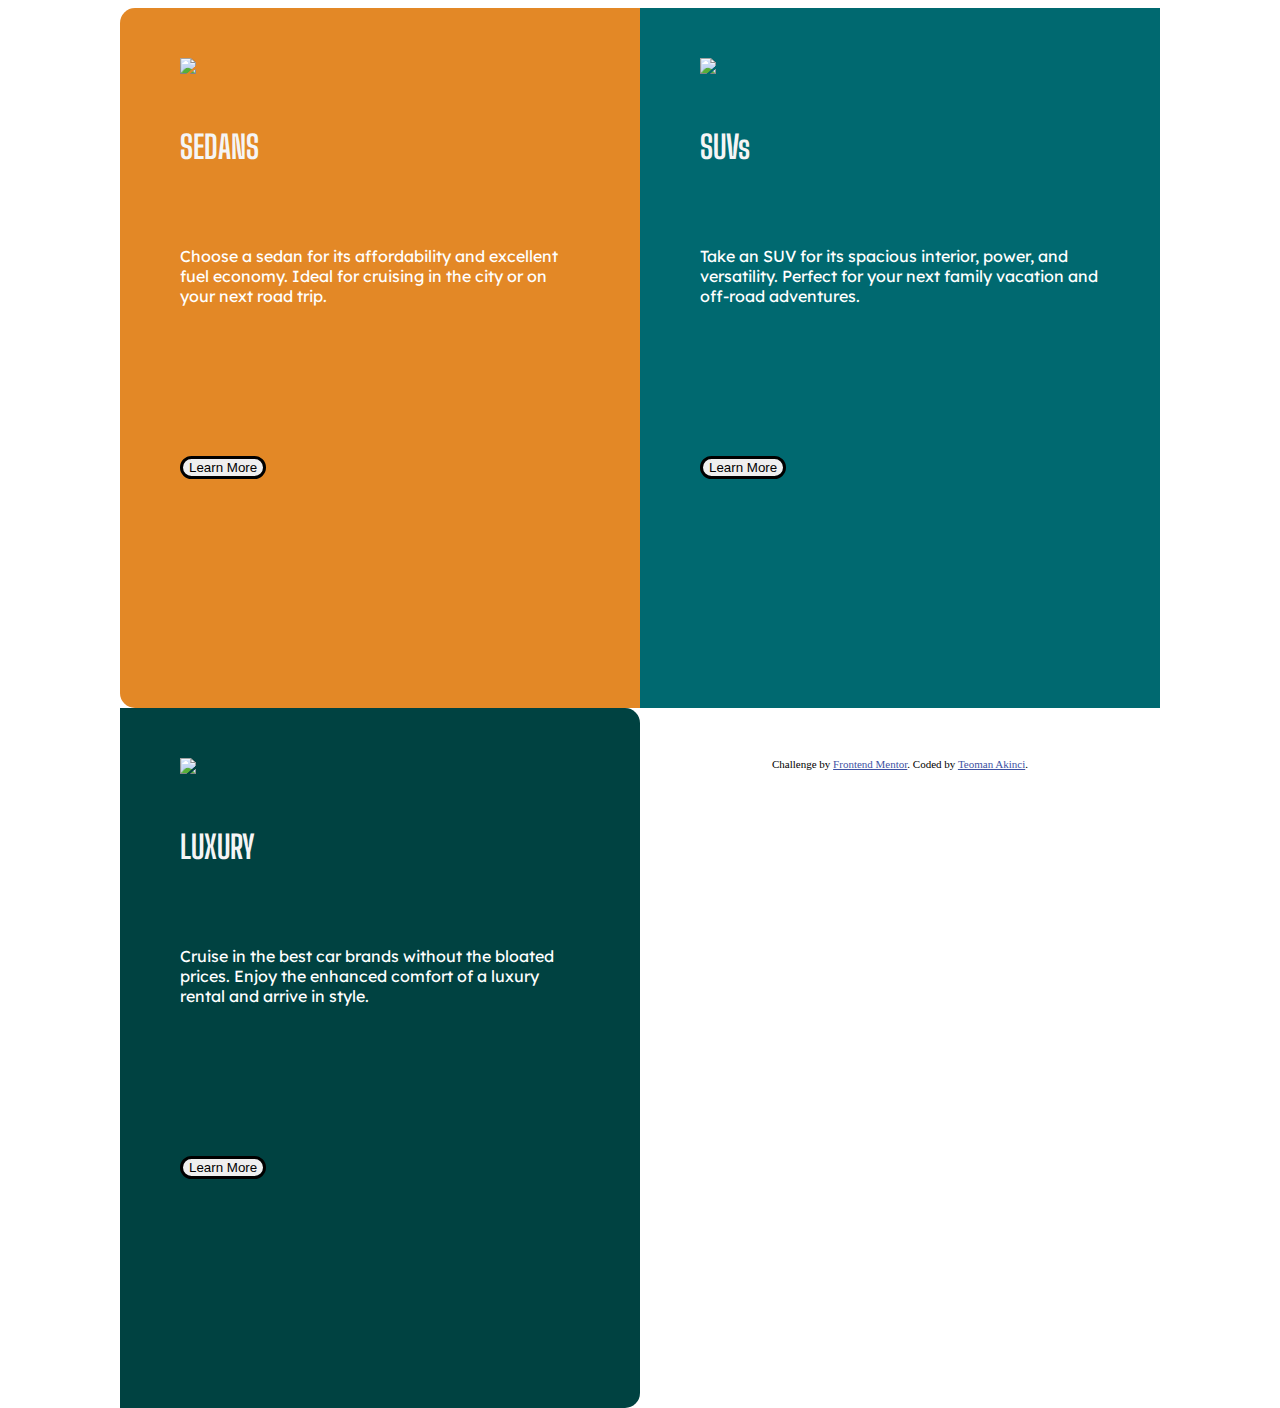
==== index.html @ c124199e "Update index.html" ====
<!DOCTYPE html>
<html lang="en">
<head>
  <meta charset="UTF-8">
  <meta name="viewport" content="width=device-width, initial-scale=1.0"> <!-- displays site properly based on user's device -->
  <!--FONT 1 EMBEDDED-->
  <link rel="preconnect" href="https://fonts.googleapis.com">
<link rel="preconnect" href="https://fonts.gstatic.com" crossorigin>
<link href="https://fonts.googleapis.com/css2?family=Lexend+Deca&display=swap" rel="stylesheet">
<!--FONT2 HEADER EMBEDDED-->
<link href="https://fonts.googleapis.com/css2?family=Big+Shoulders+Display&family=Lexend+Deca&display=swap" rel="stylesheet">
  <link rel="icon" type="image/png" sizes="32x32" href="./images/favicon-32x32.png">
 <!--BS5 CSS-->
  <link href="https://cdn.jsdelivr.net/npm/bootstrap@5.3.0-alpha3/dist/css/bootstrap.min.css" rel="stylesheet" integrity="sha384-KK94CHFLLe+nY2dmCWGMq91rCGa5gtU4mk92HdvYe+M/SXH301p5ILy+dN9+nJOZ" crossorigin="anonymous">
  <!--STYLESHEET CONNECTION-->
 <link href="styles.css" rel="stylesheet">
  <title>Frontend Mentor | 3-column preview card component</title>

  <!-- Feel free to remove these styles or customise in your own stylesheet 👍 -->
  <style>
    .attribution { font-size: 11px; text-align: center; }
    .attribution a { color: hsl(228, 45%, 44%); }
  </style>
</head>
<body>
  <div class="wrapper">
    
    
    
    
    <div class="flexitem element1">
      <img src="https://github.com/TheoFullStack/TheoFullStack.github.io/blob/main/images/icon-luxury.svg">
      <h1>SEDANS</h1>
      <p> Choose a sedan for its affordability and excellent fuel economy. Ideal for cruising in the city 
        or on your next road trip.</p>
        <button class="btn btn-outline-light">Learn More</button>
    </div>
    
    
    <div class="flexitem element2">
      <img src="C:\Users\TEOMAN\Desktop\Website Development\FrontEnd Mentor Projects\3-column-preview-card-component-main\images\icon-suvs.svg">
      <h1>SUVs</h1>
      <p> Take an SUV for its spacious interior, power, and versatility. Perfect for your next family vacation 
        and off-road adventures.</p>
        <button class="btn btn-outline-light">Learn More</button>
    </div>
    
    
    
    <div class="flexitem element3">
      <img src="C:\Users\TEOMAN\Desktop\Website Development\FrontEnd Mentor Projects\3-column-preview-card-component-main\images\icon-luxury.svg">
    <h1>LUXURY</h1>
    <p>  Cruise in the best car brands without the bloated prices. Enjoy the enhanced comfort of a luxury 
      rental and arrive in style.</p>
      <button class="btn btn-outline-light">Learn More</button>
    </div>
  
   
    <div class="flexitem element4 attribution">
      Challenge by <a href="https://www.frontendmentor.io?ref=challenge" target="_blank">Frontend Mentor</a>. 
      Coded by <a href="#">Teoman Akinci</a>.
    </div>
  
  
  
  
  </div>
  
 
 
 
 
 
 
 
 
 
 
 
 



<!--BS5 JS-->
  <script src="https://cdn.jsdelivr.net/npm/bootstrap@5.3.0-alpha3/dist/js/bootstrap.bundle.min.js" integrity="sha384-ENjdO4Dr2bkBIFxQpeoTz1HIcje39Wm4jDKdf19U8gI4ddQ3GYNS7NTKfAdVQSZe" crossorigin="anonymous"></script>
</body>
</html>
---- styles.css ----
h1{
    font-family: 'Big Shoulders Display', cursive;
    font-weight:700;
    color:whitesmoke;
    margin-top: 50px;
}

p{
    font-family: 'Lexend Deca', sans-serif;
    font-weight: 400;
    color:white;
    margin: 80px 0px;
}


.wrapper{
    display:flex;
    flex-direction: row;
    flex-wrap: wrap;
    align-items: center;
    justify-content: center;
    height:1000px;
    }

.flexitem{
    flex-basis:400px;
    height:600px;
    padding: 50px 60px;
}

.element1{
    background-color: hsl(31, 77%, 52%);
    border-top-left-radius:15px;
    border-bottom-left-radius: 15px;
}
.element2{
    background-color:hsl(184, 100%, 22%);
}
.element3{
    background-color:hsl(179, 100%, 13%);
    border-top-right-radius: 15px;
    border-bottom-right-radius: 15px;
}

.btn{
    border-radius:30px;
    display:flex;
    margin-top:150px;
    border:3px solid;
}

@media screen and (max-width:500px){
    wrapper{
        flex-direction: column;
    }
    .flexitem{
        order:99999;
    }
    .element1{
        border-top-left-radius:0px;
        border-bottom-left-radius: 0px;
        order:1;
    }
    .element2{
        order:2;
    }
    .element3{
        border-top-right-radius: 0px;
        border-bottom-right-radius: 0px;
        order:3;
    } 

    .element4{
        order:4;
    }
}

@media screen and (min-width:501px) and (max-width:1216px){
    
    wrapper{
        flex-direction: column;
    }
    
    
    .flexitem{
        flex-basis:600px;
        order:99999;
    }
  
    .element1{
        border-top-left-radius:0px;
        border-bottom-left-radius: 0px;
        order:1;
        
    }
    .element2{
        border-top-left-radius:0px;
        border-bottom-left-radius: 0px;
        order:2;
    
    }
    .element3{
        border-top-right-radius: 0px;
        border-bottom-right-radius: 0px;
        order:3;
    } 

    .element4{
        order:4;
    }
}
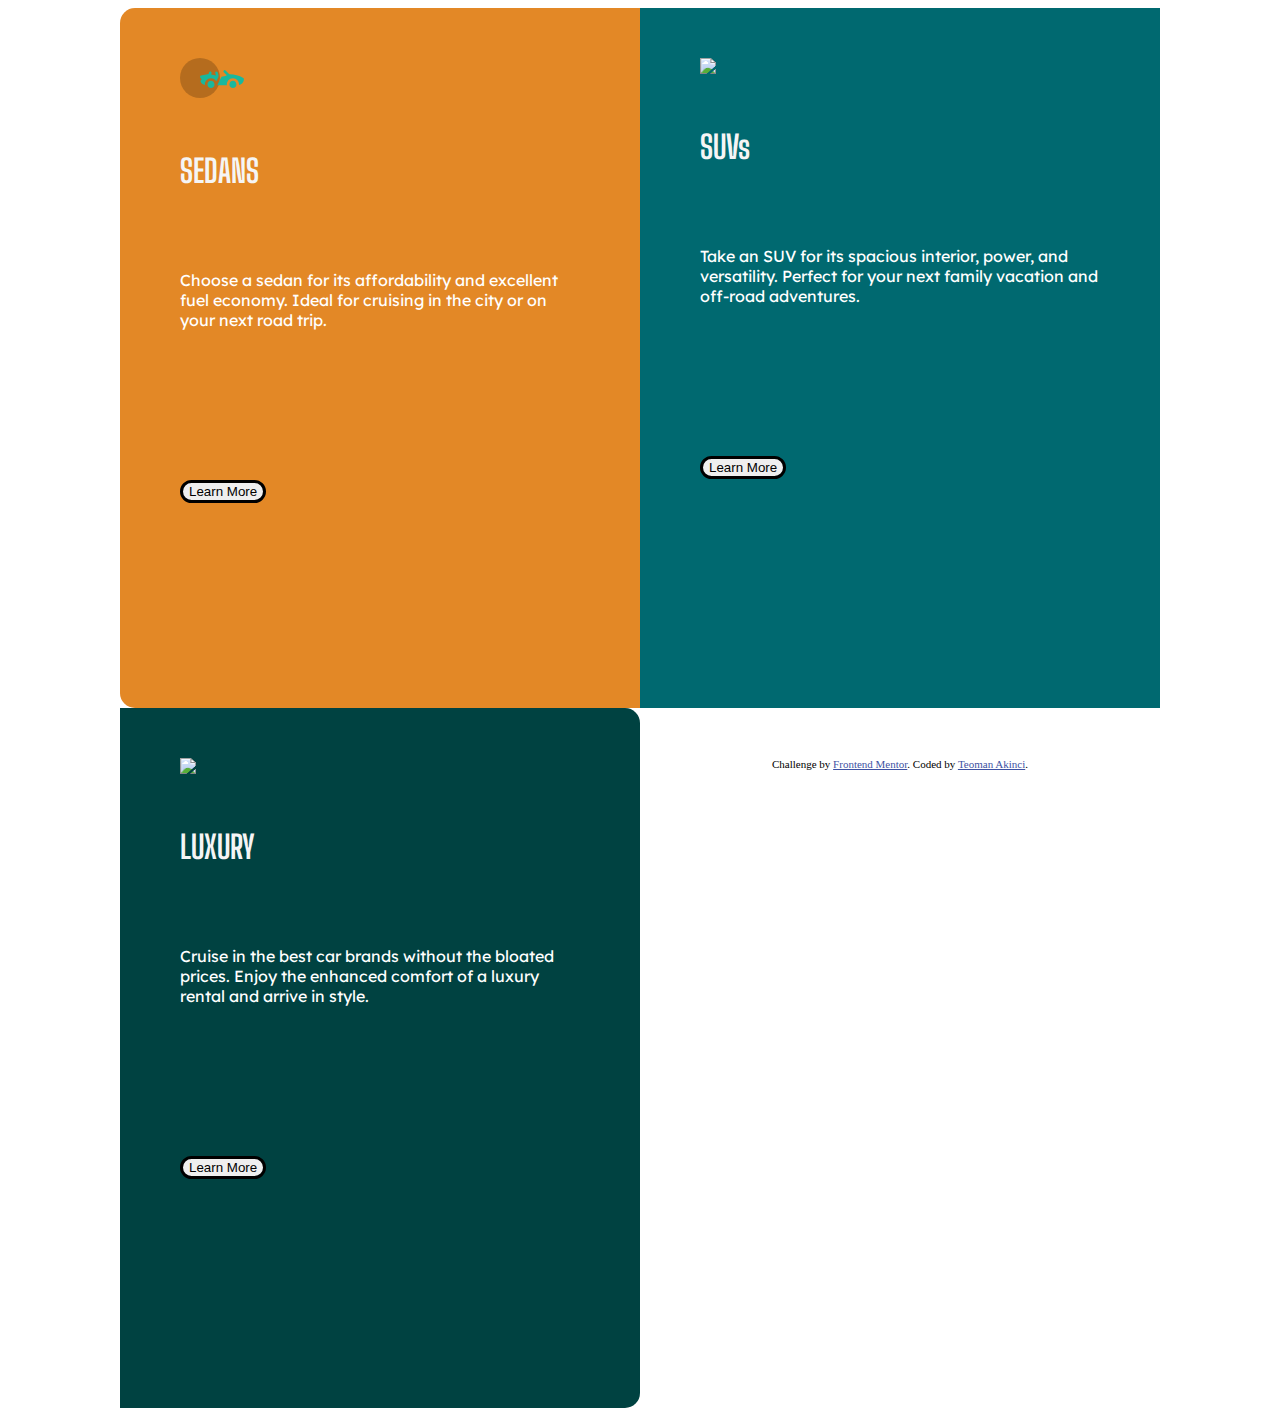
==== commit 9162644b: "Update index.html" ====
--- a/index.html
+++ b/index.html
@@ -29,7 +29,7 @@
     
     
     <div class="flexitem element1">
-      <img src="https://github.com/TheoFullStack/TheoFullStack.github.io/blob/main/images/icon-luxury.svg">
+      <img src="./images/icon-luxury.svg">
       <h1>SEDANS</h1>
       <p> Choose a sedan for its affordability and excellent fuel economy. Ideal for cruising in the city 
         or on your next road trip.</p>
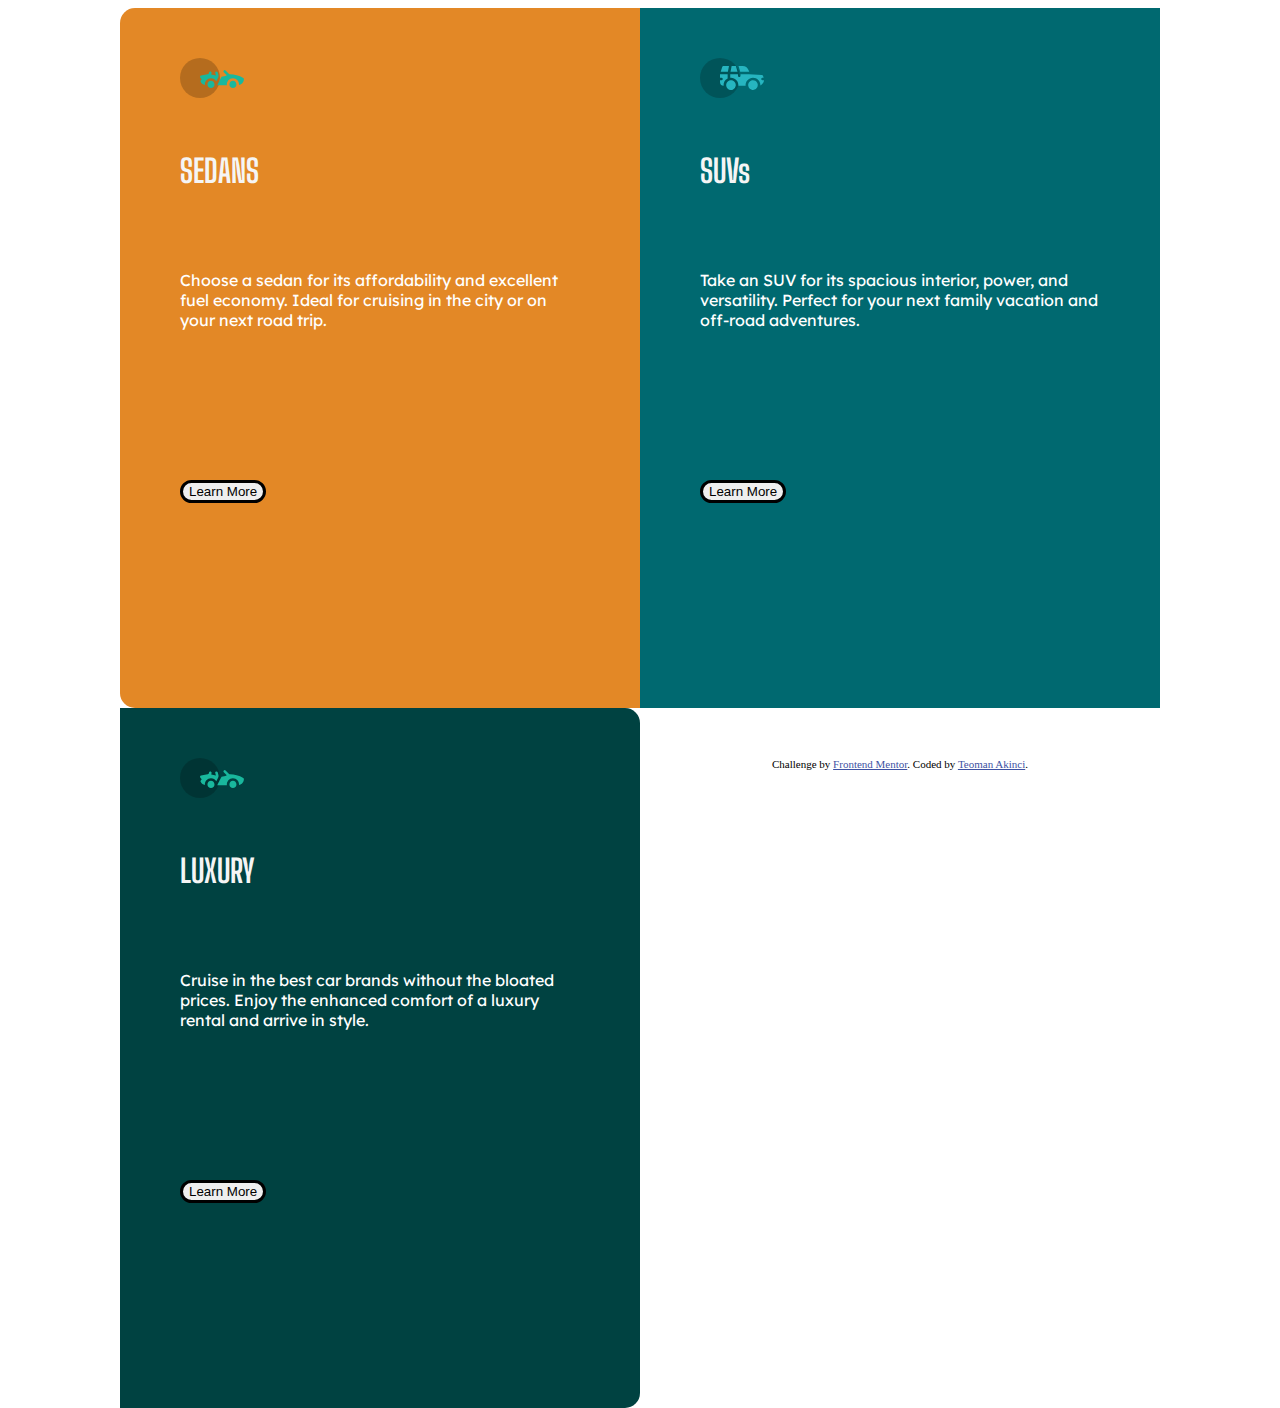
==== commit ea4da794: "Update index.html" ====
--- a/index.html
+++ b/index.html
@@ -29,7 +29,8 @@
     
     
     <div class="flexitem element1">
-      <img src="./images/icon-luxury.svg">
+      <img src="./images/icon-luxury.svg" alt="deneme">
+      
       <h1>SEDANS</h1>
       <p> Choose a sedan for its affordability and excellent fuel economy. Ideal for cruising in the city 
         or on your next road trip.</p>
@@ -38,7 +39,7 @@
     
     
     <div class="flexitem element2">
-      <img src="C:\Users\TEOMAN\Desktop\Website Development\FrontEnd Mentor Projects\3-column-preview-card-component-main\images\icon-suvs.svg">
+      <img src="./images/icon-suvs.svg">
       <h1>SUVs</h1>
       <p> Take an SUV for its spacious interior, power, and versatility. Perfect for your next family vacation 
         and off-road adventures.</p>
@@ -48,7 +49,7 @@
     
     
     <div class="flexitem element3">
-      <img src="C:\Users\TEOMAN\Desktop\Website Development\FrontEnd Mentor Projects\3-column-preview-card-component-main\images\icon-luxury.svg">
+      <img src="./images/icon-luxury.svg">
     <h1>LUXURY</h1>
     <p>  Cruise in the best car brands without the bloated prices. Enjoy the enhanced comfort of a luxury 
       rental and arrive in style.</p>
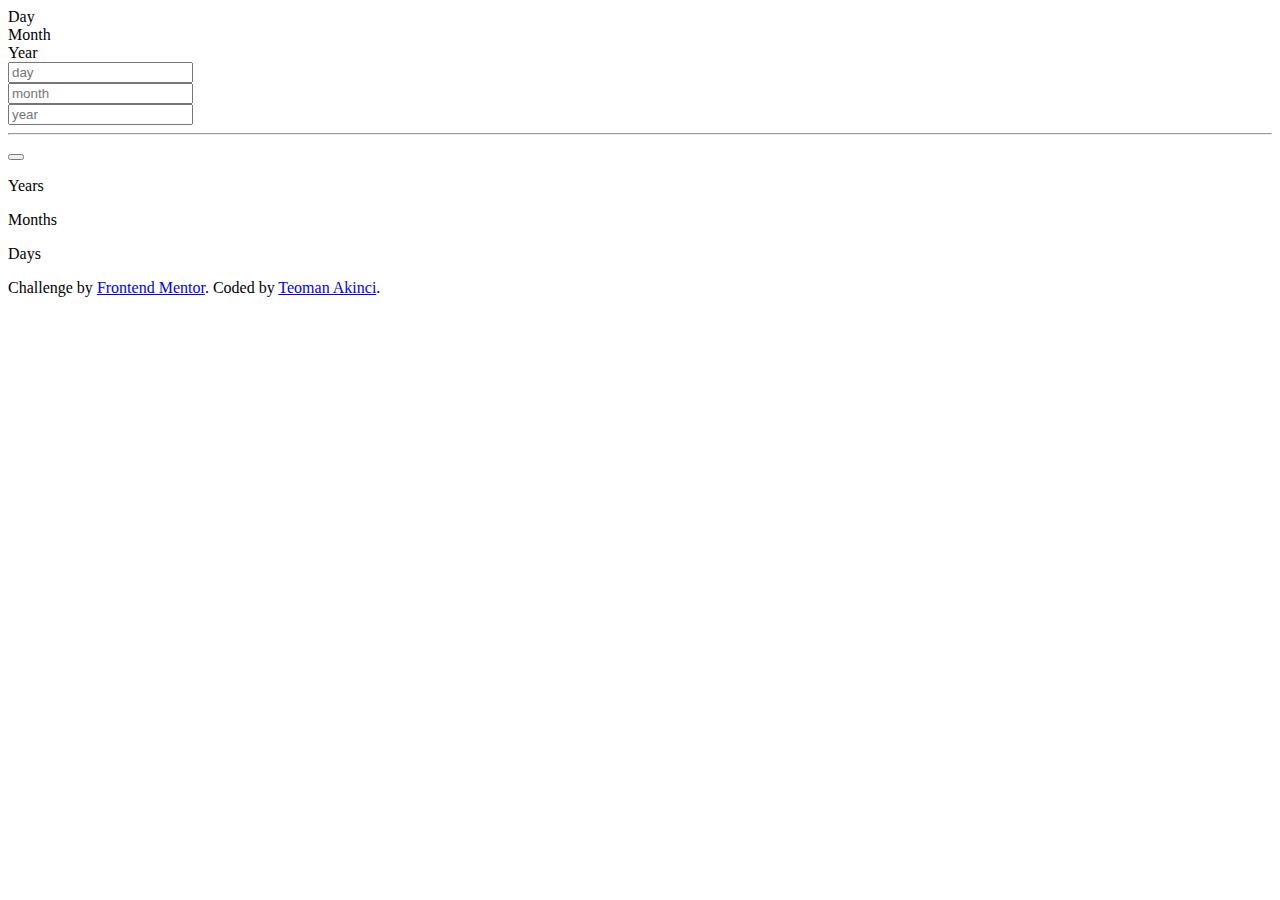
==== commit 1a3720b7: "Add files via upload" ====
--- a/index.html
+++ b/index.html
@@ -3,18 +3,22 @@
 <head>
   <meta charset="UTF-8">
   <meta name="viewport" content="width=device-width, initial-scale=1.0"> <!-- displays site properly based on user's device -->
-  <!--FONT 1 EMBEDDED-->
-  <link rel="preconnect" href="https://fonts.googleapis.com">
-<link rel="preconnect" href="https://fonts.gstatic.com" crossorigin>
-<link href="https://fonts.googleapis.com/css2?family=Lexend+Deca&display=swap" rel="stylesheet">
-<!--FONT2 HEADER EMBEDDED-->
-<link href="https://fonts.googleapis.com/css2?family=Big+Shoulders+Display&family=Lexend+Deca&display=swap" rel="stylesheet">
-  <link rel="icon" type="image/png" sizes="32x32" href="./images/favicon-32x32.png">
- <!--BS5 CSS-->
-  <link href="https://cdn.jsdelivr.net/npm/bootstrap@5.3.0-alpha3/dist/css/bootstrap.min.css" rel="stylesheet" integrity="sha384-KK94CHFLLe+nY2dmCWGMq91rCGa5gtU4mk92HdvYe+M/SXH301p5ILy+dN9+nJOZ" crossorigin="anonymous">
-  <!--STYLESHEET CONNECTION-->
- <link href="styles.css" rel="stylesheet">
-  <title>Frontend Mentor | 3-column preview card component</title>
+
+  <link rel="icon" type="image/png" sizes="32x32" href="./assets/images/favicon-32x32.png">
+   <!--Google Fonts-->
+
+   <link rel="preconnect" href="https://fonts.googleapis.com">
+  <link rel="preconnect" href="https://fonts.gstatic.com" crossorigin>
+  <link href="https://fonts.googleapis.com/css2?family=Poppins:wght@300&display=swap" rel="stylesheet">
+
+
+  <!--BootStrap 5 CSS-->
+  <link href="https://cdn.jsdelivr.net/npm/bootstrap@5.3.0/dist/css/bootstrap.min.css" rel="stylesheet" integrity="sha384-9ndCyUaIbzAi2FUVXJi0CjmCapSmO7SnpJef0486qhLnuZ2cdeRhO02iuK6FUUVM" crossorigin="anonymous">
+  
+  <!--My own CSS-->
+  <link href="C:\Users\TEOMAN\Desktop\Website Development\FrontEnd Mentor Projects\Junior\age-calculator-app-main\Workspace\styles.css" rel="stylesheet">
+  
+  <title>Frontend Mentor | Age calculator app</title>
 
   <!-- Feel free to remove these styles or customise in your own stylesheet 👍 -->
   <style>
@@ -23,66 +27,39 @@
   </style>
 </head>
 <body>
-  <div class="wrapper">
+  <section class="container">
+    <div class="box header day fw-semibold">Day</div>
+    <div class="box header month fw-semibold">Month</div>
+    <div class="box header year fw-semibold">Year</div>
+      
     
-    
-    
-    
-    <div class="flexitem element1">
-      <img src="./images/icon-luxury.svg" alt="deneme">
-      
-      <h1>SEDANS</h1>
-      <p> Choose a sedan for its affordability and excellent fuel economy. Ideal for cruising in the city 
-        or on your next road trip.</p>
-        <button class="btn btn-outline-light">Learn More</button>
+    <div class="box inputContainer inputContainerDay">
+      <input class="input inputDay" type="number" placeholder="day">
     </div>
-    
-    
-    <div class="flexitem element2">
-      <img src="./images/icon-suvs.svg">
-      <h1>SUVs</h1>
-      <p> Take an SUV for its spacious interior, power, and versatility. Perfect for your next family vacation 
-        and off-road adventures.</p>
-        <button class="btn btn-outline-light">Learn More</button>
+    <div class="box  inputContainer inputContainerMonth">
+      <input class="input inputMonth" type="number" placeholder="month">
     </div>
-    
-    
-    
-    <div class="flexitem element3">
-      <img src="./images/icon-luxury.svg">
-    <h1>LUXURY</h1>
-    <p>  Cruise in the best car brands without the bloated prices. Enjoy the enhanced comfort of a luxury 
-      rental and arrive in style.</p>
-      <button class="btn btn-outline-light">Learn More</button>
+    <div class="box  inputContainer inputContainerYear">
+      <input class="input inputYear" type="number" placeholder="year">
     </div>
-  
-   
-    <div class="flexitem element4 attribution">
-      Challenge by <a href="https://www.frontendmentor.io?ref=challenge" target="_blank">Frontend Mentor</a>. 
-      Coded by <a href="#">Teoman Akinci</a>.
-    </div>
-  
-  
-  
-  
-  </div>
-  
- 
- 
- 
- 
- 
- 
- 
- 
- 
- 
- 
- 
+    <div class="hr">
+      <hr>
+      <button class="circleButton"></button>
+     </div>
+     <div class="calcArea">
+      <div class="CalcChild 1">
+        <p class="txt yearTxt"> <span class="span yearSpan"></span> Years</p>
+        <p class="txt monthTxt"> <span class="span yearSpan"></span> Months</p>
+        <p class="txt dayTxt"> <span class="span yearSpan"></span> Days</p>
 
 
+     </div>
+   </section>
+<div>
+    Challenge by <a href="https://www.frontendmentor.io?ref=challenge" target="_blank">Frontend Mentor</a>. 
+    Coded by <a href="#">Teoman Akinci</a>.
+  </div>
 
-<!--BS5 JS-->
-  <script src="https://cdn.jsdelivr.net/npm/bootstrap@5.3.0-alpha3/dist/js/bootstrap.bundle.min.js" integrity="sha384-ENjdO4Dr2bkBIFxQpeoTz1HIcje39Wm4jDKdf19U8gI4ddQ3GYNS7NTKfAdVQSZe" crossorigin="anonymous"></script>
+  <script src="C:\Users\TEOMAN\Desktop\Website Development\FrontEnd Mentor Projects\Junior\age-calculator-app-main\Workspace\Index.js"></script>
 </body>
-</html>
+</html>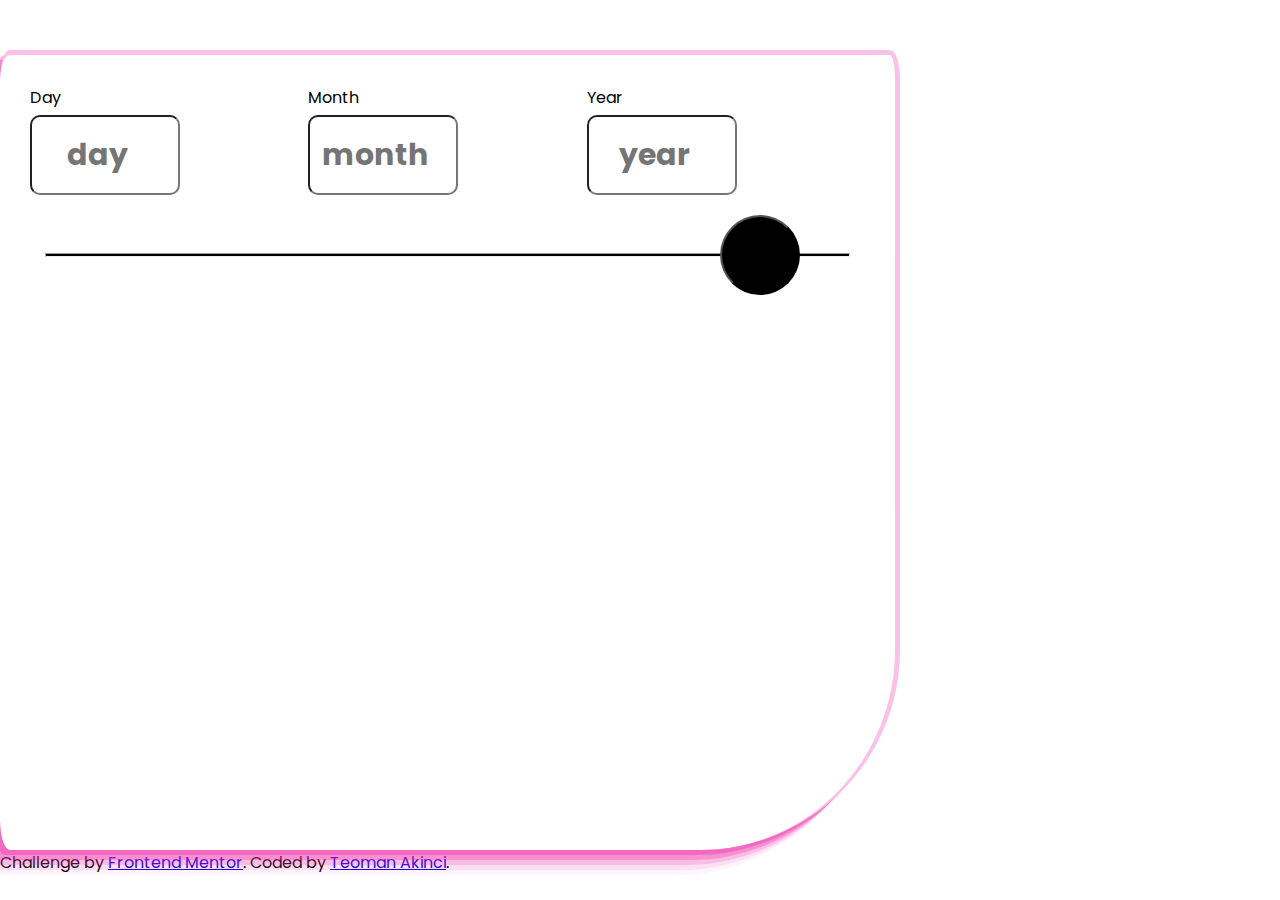
==== commit 76a90636: "Add files via upload" ====
--- a/index.html
+++ b/index.html
@@ -16,7 +16,7 @@
   <link href="https://cdn.jsdelivr.net/npm/bootstrap@5.3.0/dist/css/bootstrap.min.css" rel="stylesheet" integrity="sha384-9ndCyUaIbzAi2FUVXJi0CjmCapSmO7SnpJef0486qhLnuZ2cdeRhO02iuK6FUUVM" crossorigin="anonymous">
   
   <!--My own CSS-->
-  <link href="C:\Users\TEOMAN\Desktop\Website Development\FrontEnd Mentor Projects\Junior\age-calculator-app-main\Workspace\styles.css" rel="stylesheet">
+  <link href="styles.css" rel="stylesheet">
   
   <title>Frontend Mentor | Age calculator app</title>
 
@@ -60,6 +60,6 @@
     Coded by <a href="#">Teoman Akinci</a>.
   </div>
 
-  <script src="C:\Users\TEOMAN\Desktop\Website Development\FrontEnd Mentor Projects\Junior\age-calculator-app-main\Workspace\Index.js"></script>
+  <script src="Index.js"></script>
 </body>
 </html>--- a/styles.css
+++ b/styles.css
@@ -0,0 +1,135 @@
+*{
+    margin:0;
+    padding:0;
+    box-sizing: border-box;
+    font-family: 'Poppins', sans-serif;
+}
+
+.container{
+    padding: 30px 30px;
+    margin-top: 50px;
+    display: flex;
+    justify-content:center;
+    flex-wrap: wrap;
+    box-shadow: rgba(240, 46, 170, 0.4) -5px 5px, rgba(240, 46, 170, 0.3) -10px 10px, rgba(240, 46, 170, 0.2) -15px 15px, rgba(240, 46, 170, 0.1) -20px 20px, rgba(240, 46, 170, 0.05) -25px 25px;
+    border-top: 5px solid rgb(240,46, 174, 0.3);
+    border-right:5px solid rgb(240,46, 174, 0.3);
+    width:900px;
+    height: 800px;
+    position:relative;
+    border-radius: 10px / 30px;
+    border-bottom-right-radius: 200px;
+
+}
+
+.box{
+    flex: 0 0 calc(33.33%);
+}
+
+.input{
+    position:absolute;
+    top: 60px;
+    border-radius: 10px ;
+    height: 80px;
+    width: 150px;
+    font-size: 30px;
+    font-weight: bold;
+}
+
+input::placeholder{
+    text-align: center;
+}
+input:focus{
+    border-color: gray;
+}
+.inputContainer{
+    height: 0px;
+    width:0px;
+}
+
+.hr{
+    position:absolute;
+    top: 190px;
+    z-index: 1;
+    width: 90%;}
+
+.circleButton{
+    border-radius: 50%;
+    height:80px;
+    width:80px;
+    position: absolute;
+    right: 50px;
+    top:-30px;
+    background-image: url("../assets/images/icon-arrow.svg");
+    background-repeat: no-repeat;
+    background-position: center;
+    background-color: black;
+}
+
+hr{
+    height:4px;
+    margin-top: 0.5em;
+    margin-bottom: 0.5em;
+    margin-left: auto;
+    margin-right: auto;
+    border-style: inset;
+    border-width: 1px;
+    background-color:#000000 ;
+    width: 100%;
+}
+.calcArea{
+    height:500px;
+    width:500px;
+    position:absolute;
+    Left: 100px;
+    bottom: 80px;
+    text-align: center;
+    padding-top:20px;
+    visibility: hidden;
+    
+}
+
+p{
+    font-size: 100px;
+    font-style: italic;
+    font-weight: bolder;
+}
+
+.span{
+    color:blueviolet;
+}
+
+@media (max-width: 767px) {
+    .container{
+        width: 90%;
+        position:relative;
+    }
+    
+    .box {
+      width: 40px; /* Adjust the width as per your needs */
+      height: 20px; /* Adjust the height as per your needs */
+      margin-bottom:3px;
+
+    } 
+    .input{
+        width: 90px;
+        font-size: 20px;
+    
+  }
+
+  .calcArea{
+    height:350px;
+    width:350px;
+    position:absolute;
+    left:20px;
+    top:280px;
+    padding-top:0px;
+  }
+
+  .circleButton{
+    left: 135px;
+  }
+  .txt{
+    font-size: 65px;
+  }
+}
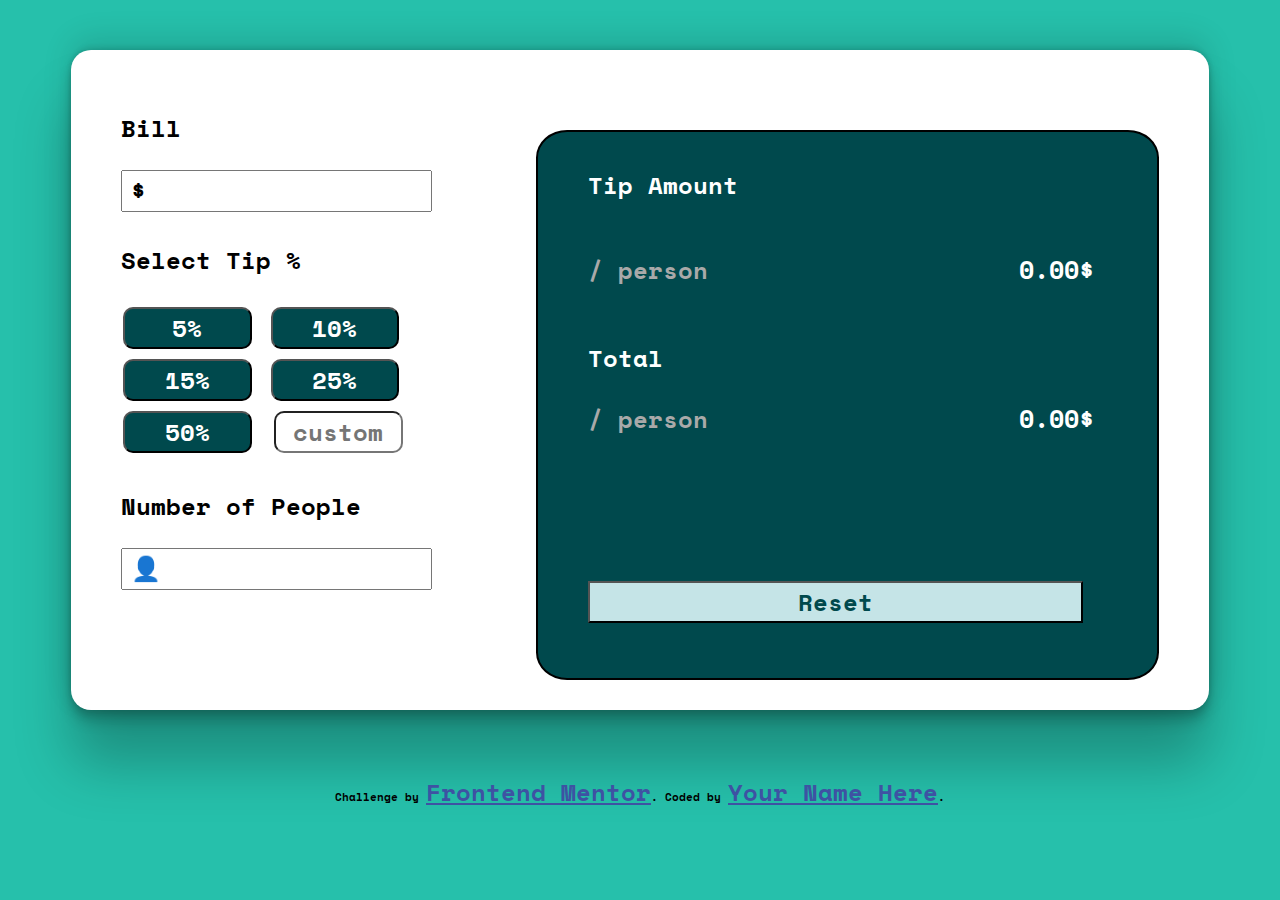
==== commit 6f1d05b0: "Add files via upload" ====
--- a/index.html
+++ b/index.html
@@ -4,21 +4,20 @@
   <meta charset="UTF-8">
   <meta name="viewport" content="width=device-width, initial-scale=1.0"> <!-- displays site properly based on user's device -->
 
-  <link rel="icon" type="image/png" sizes="32x32" href="./assets/images/favicon-32x32.png">
-   <!--Google Fonts-->
+  <link rel="icon" type="image/png" sizes="32x32" href="./images/favicon-32x32.png">
+  
+  <title>Frontend Mentor | Tip calculator app</title>
+<!-- Google Fonts Integration  -->
+  <link rel="preconnect" href="https://fonts.googleapis.com">
+<link rel="preconnect" href="https://fonts.gstatic.com" crossorigin>
+<link href="https://fonts.googleapis.com/css2?family=Space+Mono&display=swap" rel="stylesheet">
 
-   <link rel="preconnect" href="https://fonts.googleapis.com">
-  <link rel="preconnect" href="https://fonts.gstatic.com" crossorigin>
-  <link href="https://fonts.googleapis.com/css2?family=Poppins:wght@300&display=swap" rel="stylesheet">
+<!-- BS5 Integration  -->
+<link href="https://cdn.jsdelivr.net/npm/bootstrap@5.3.0/dist/css/bootstrap.min.css" rel="stylesheet" integrity="sha384-9ndCyUaIbzAi2FUVXJi0CjmCapSmO7SnpJef0486qhLnuZ2cdeRhO02iuK6FUUVM" crossorigin="anonymous">
 
+<!-- OWN CSS Integration  -->
 
-  <!--BootStrap 5 CSS-->
-  <link href="https://cdn.jsdelivr.net/npm/bootstrap@5.3.0/dist/css/bootstrap.min.css" rel="stylesheet" integrity="sha384-9ndCyUaIbzAi2FUVXJi0CjmCapSmO7SnpJef0486qhLnuZ2cdeRhO02iuK6FUUVM" crossorigin="anonymous">
-  
-  <!--My own CSS-->
-  <link href="styles.css" rel="stylesheet">
-  
-  <title>Frontend Mentor | Age calculator app</title>
+<link href="styles.css" rel="stylesheet"> 
 
   <!-- Feel free to remove these styles or customise in your own stylesheet 👍 -->
   <style>
@@ -27,39 +26,55 @@
   </style>
 </head>
 <body>
-  <section class="container">
-    <div class="box header day fw-semibold">Day</div>
-    <div class="box header month fw-semibold">Month</div>
-    <div class="box header year fw-semibold">Year</div>
-      
-    
-    <div class="box inputContainer inputContainerDay">
-      <input class="input inputDay" type="number" placeholder="day">
+  <div class="wrapper">
+    <div class ="flexbox box1">
+      <p class ="header header1">Bill</p>
+        <div class="input-wrapper">
+          <span class="dollar-sign">$</span>
+          <input class="amount" type="number" oninput="updateValue()">
+          <p class="header header2">Select Tip %</p>
+            <div class="tipjar">
+                <button class="jar jar1" value="0.05">5%</button>
+                <button class="jar jar2" value ="0.1">10%</button>
+                <button class="jar jar3" value ="0.15">15%</button>
+                <button class="jar jar4" value ="0.25">25%</button>
+                <button class="jar jar5" value ="">50%</button>
+                <div class="jar jar6">
+                  <input class ="customVal" type="number" placeholder="custom">
+                </div>
+              </div> 
+              <p class="header header3">Number of People</p>
+              <div class="input-wrapper wrapper2">
+                <span class="person-sign">👤</span>
+                <input class="nofpeople" type="number" oninput="updateValue()">
+              </div>
+        </div>
+          
+      </div>
+      <div class="flexbox box2">
+        <div class="child-item item1">
+          <p class ="header header4"> Tip Amount</p>
+          <p class="text-mute">/ person<span class="amountCalc tip">0.00$</span></p>
+        </div>
+          <div class="child-item item2">
+            <p class ="header header5"> Total</p>
+            <p class="text-mute">/ person<span class="amountCalc total">0.00$</span>
+
+          </div>
+          <button class="btn reset">Reset</button>
+        
     </div>
-    <div class="box  inputContainer inputContainerMonth">
-      <input class="input inputMonth" type="number" placeholder="month">
-    </div>
-    <div class="box  inputContainer inputContainerYear">
-      <input class="input inputYear" type="number" placeholder="year">
-    </div>
-    <div class="hr">
-      <hr>
-      <button class="circleButton"></button>
-     </div>
-     <div class="calcArea">
-      <div class="CalcChild 1">
-        <p class="txt yearTxt"> <span class="span yearSpan"></span> Years</p>
-        <p class="txt monthTxt"> <span class="span yearSpan"></span> Months</p>
-        <p class="txt dayTxt"> <span class="span yearSpan"></span> Days</p>
+  </div>
+
+  
+  <div class="attribution">
+    Challenge by <a href="https://www.frontendmentor.io?ref=challenge" target="_blank">Frontend Mentor</a>. 
+    Coded by <a href="#">Your Name Here</a>.
+  </div>
 
 
-     </div>
-   </section>
-<div>
-    Challenge by <a href="https://www.frontendmentor.io?ref=challenge" target="_blank">Frontend Mentor</a>. 
-    Coded by <a href="#">Teoman Akinci</a>.
-  </div>
-
-  <script src="Index.js"></script>
+  
+  <script src="https://cdn.jsdelivr.net/npm/bootstrap@5.3.0/dist/js/bootstrap.bundle.min.js" integrity="sha384-geWF76RCwLtnZ8qwWowPQNguL3RmwHVBC9FhGdlKrxdiJJigb/j/68SIy3Te4Bkz" crossorigin="anonymous"></script>
+  <script src="index.js"></script>
 </body>
 </html>--- a/styles.css
+++ b/styles.css
@@ -1,135 +1,303 @@
 *{
-    margin:0;
-    padding:0;
     box-sizing: border-box;
-    font-family: 'Poppins', sans-serif;
-}
-
-.container{
-    padding: 30px 30px;
-    margin-top: 50px;
-    display: flex;
-    justify-content:center;
+    font-family: 'Space Mono', monospace;
+    font-weight: 700 ;
+    font-size: 24px;
+}
+
+body{
+    justify-content: center;
+    align-items: center;
+    background-color: hsl(172, 67%, 45%);
+}
+
+.wrapper{
+    background-color: hsl(0, 0%, 100%);
+    margin:50px auto;
+    height:600px;
+    width:80%;
+    display:flex;
+    flex-direction: row;
     flex-wrap: wrap;
-    box-shadow: rgba(240, 46, 170, 0.4) -5px 5px, rgba(240, 46, 170, 0.3) -10px 10px, rgba(240, 46, 170, 0.2) -15px 15px, rgba(240, 46, 170, 0.1) -20px 20px, rgba(240, 46, 170, 0.05) -25px 25px;
-    border-top: 5px solid rgb(240,46, 174, 0.3);
-    border-right:5px solid rgb(240,46, 174, 0.3);
-    width:900px;
-    height: 800px;
+    padding: 30px 50px;
+    box-shadow: rgba(0, 0, 0, 0.25) 0px 54px 55px, rgba(0, 0, 0, 0.12) 0px -12px 30px, rgba(0, 0, 0, 0.12) 0px 4px 6px, rgba(0, 0, 0, 0.17) 0px 12px 13px, rgba(0, 0, 0, 0.09) 0px -3px 5px;
+    border-radius: 20px;
     position:relative;
-    border-radius: 10px / 30px;
-    border-bottom-right-radius: 200px;
-
-}
-
-.box{
-    flex: 0 0 calc(33.33%);
-}
-
-.input{
+    justify-content: space-between;
+}
+
+.tipjar{
+    position:relative;
+    width: 100%;
+}
+
+.customVal{
     position:absolute;
-    top: 60px;
-    border-radius: 10px ;
-    height: 80px;
-    width: 150px;
+    width: 33.3%;
+    bottom: 3%;
+    right: 27.5%;
+    border-radius: 10px;
+    text-align: center;
+    
+}
+.jar{
+    display:inline-block;
+    margin: 5px 2px;
+    background-color:hsl(183, 100%, 15%);
+    min-width: 33%;
+    text-align:center;
+    color:white;
+    border-radius: 10px;
+}
+
+.header{
+    margin-top:30px;
+}
+
+.box1{
+    display:inline-block;
+}
+.box2{
+    display:inline-block;
+    border: solid black 2px;
+    width: 65%;
+    height: 100%;
+    border-radius: 5%;
+    background-color:hsl(183, 100%, 15%);
+    padding: 50px;
+}
+.item1{
+    margin-bottom: 10%;
+    width: 100%;
+}
+.header4{
+    color: white;
+    display:inline-block;
+}
+
+.text-mute{
+    color:#A9A9A9;
+}
+
+.header5{
+    color: white;
+}
+
+
+.amountCalc{
+    margin-left: 60%;
+    color:white;
     font-size: 30px;
-    font-weight: bold;
-}
-
-input::placeholder{
-    text-align: center;
-}
-input:focus{
-    border-color: gray;
-}
-.inputContainer{
-    height: 0px;
-    width:0px;
-}
-
-.hr{
+}
+
+.box2{
+    position:relative;
+}
+.reset{
+    width: 80%;
+    background-color: hsl(185, 41%, 84%);
+    color:hsl(183, 100%, 15%);;
     position:absolute;
-    top: 190px;
-    z-index: 1;
-    width: 90%;}
-
-.circleButton{
-    border-radius: 50%;
-    height:80px;
-    width:80px;
+    bottom : 8%;
+    left: 50px;
+    right: 50px;
+    display: block;
+}
+
+.reset:hover{
+    background-color: orangered;
+    color: white;
+}
+
+
+
+
+
+
+
+
+
+
+
+
+
+
+
+/*Input Settings*/
+input::-webkit-outer-spin-button,
+input::-webkit-inner-spin-button {
+  -webkit-appearance: none;
+  margin: 0;
+}
+
+.input-wrapper{
+    position: relative;
+    display: inline-block;
+}
+
+.dollar-sign {
     position: absolute;
-    right: 50px;
-    top:-30px;
-    background-image: url("../assets/images/icon-arrow.svg");
-    background-repeat: no-repeat;
-    background-position: center;
-    background-color: black;
-}
-
-hr{
-    height:4px;
-    margin-top: 0.5em;
-    margin-bottom: 0.5em;
-    margin-left: auto;
-    margin-right: auto;
-    border-style: inset;
-    border-width: 1px;
-    background-color:#000000 ;
-    width: 100%;
-}
-.calcArea{
-    height:500px;
-    width:500px;
+    left: 10px;
+    top: 20px;
+    transform: translateY(-50%);
+    pointer-events: none;
+  }
+
+.amount{
+    padding-left: 30px;
+    text-align:right;
+    width: 80%;
+
+}
+
+.wrapper2{
+    width:100%;
+}
+.nofpeople{
+    padding-left: 30px;
+    text-align:right;
+    width: 80%;
+
+}
+.person-sign {
+    position: absolute;
+    left: 10px;
+    top: 20px;
+    transform: translateY(-50%);
+    pointer-events: none;
+  }
+
+/*Input Settings*/
+
+.attribution{
     position:absolute;
-    Left: 100px;
-    bottom: 80px;
-    text-align: center;
-    padding-top:20px;
-    visibility: hidden;
-    
-}
-
-p{
-    font-size: 100px;
-    font-style: italic;
-    font-weight: bolder;
-}
-
-.span{
-    color:blueviolet;
-}
-
-@media (max-width: 767px) {
-    .container{
+    bottom:0px;
+}
+
+
+/* Media Queries */
+
+@media only screen and (min-width: 1121.60px) and (max-width: 1496px){
+    .wrapper{
         width: 90%;
+        height: 100%;
+    }
+    
+    .box2{
+        width:60%;
+        margin-top: 50px;
+        height: 550px;
+        padding-top: 5px;
+    }
+
+    .reset{
+        bottom: 10%;
+    }
+    .attribution{
+        position:absolute;
+        bottom: -100px;
+        left:10%;
+        right: 10%;
+    }
+
+    body{
+        position: relative;
+    }
+
+    .amountCalc{
+        font-size:25px;
+    }
+    
+}
+
+@media only screen and (min-width: 684px) and (max-width: 1120px){
+    .wrapper{
+        width: 80%;
+        height: 100%;
+        justify-content: center;
+    }
+    
+    .box2{
+        width:100%;
+        margin-top: 50px;
+        height: 500px;
+        padding-top: 5px;
+    }
+
+    .reset{
+        bottom: 8%;
+    }
+    .attribution{
+        position:absolute;
+        bottom: -100px;
+        left:10%;
+        right: 10%;
+    }
+
+    body{
+        position: relative;
+    }
+    
+}
+
+@media only screen and (min-width: 376px) and (max-width: 683px){
+    .wrapper{
+        width: 80%;
+        height: 100%;
+        justify-content: center;
+    }
+    
+    .box2{
         position:relative;
-    }
-    
-    .box {
-      width: 40px; /* Adjust the width as per your needs */
-      height: 20px; /* Adjust the height as per your needs */
-      margin-bottom:3px;
-
-    } 
-    .input{
-        width: 90px;
-        font-size: 20px;
-    
-  }
-
-  .calcArea{
-    height:350px;
-    width:350px;
-    position:absolute;
-    left:20px;
-    top:280px;
-    padding-top:0px;
-  }
-
-  .circleButton{
-    left: 135px;
-  }
-  .txt{
-    font-size: 65px;
-  }
-}
+        width:100%;
+        margin-top: 50px;
+        height: 100%;
+        padding-top: 5px;
+        padding-left: 20px;
+    }
+
+    .child-item{
+        width:90px;
+    }
+
+    .reset{
+        bottom: 1.5%;
+        position:absolute;
+        display: inline-block;
+        left: 60px;
+        width: 50%;
+        height: 10%;
+        font-size: 15px;
+        text-align: center;
+        padding-bottom: 30px;
+
+    }
+    .attribution{
+        position:absolute;
+        bottom: -100px;
+        left:10%;
+        right: 10%;
+    }
+
+    body{
+        position: relative;
+    }
+    .amountCalc{
+        position:absolute;
+        right: 20px;
+    }
+
+    .text-mute{
+        font-size: 15px;
+    }
+    .header{
+        font-size: 15px;
+    }
+}
+
+/** JS Active Class **/
+
+.active{
+    background-color: orangered;
+    color:white;
+}